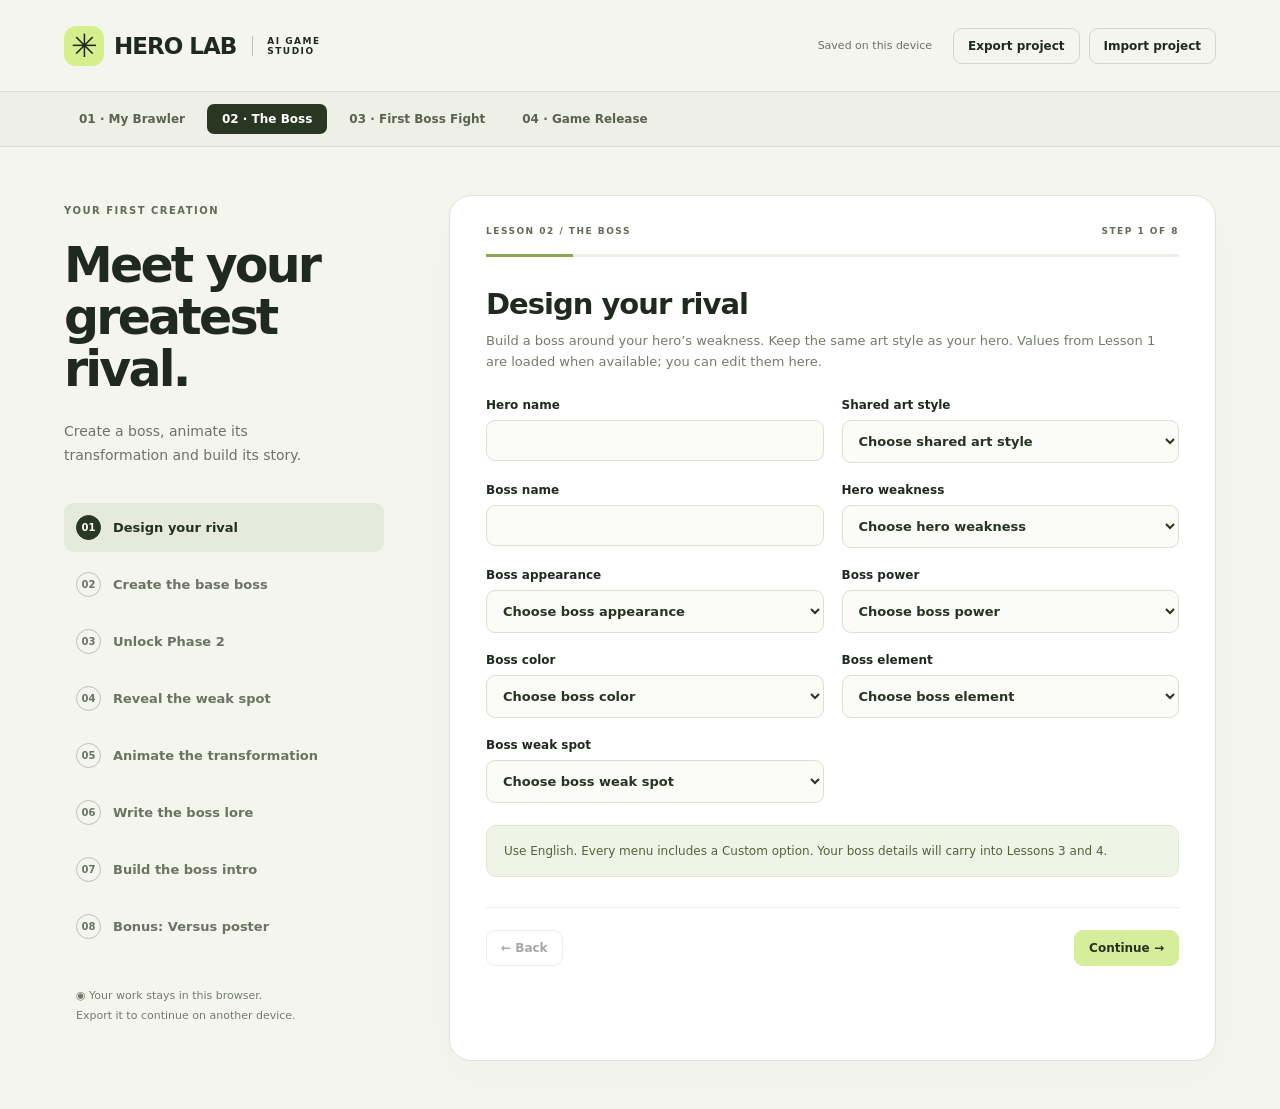
==== lesson-2.html @ 97db4749 "Remove image link validation and preview; ?v=5" ====
<!doctype html><html lang="en"><head><meta charset="UTF-8"><meta name="viewport" content="width=device-width,initial-scale=1"><meta name="description" content="Build your own game hero prompts, step by step."><title>Lesson 2 · AI Game Studio</title><link rel="stylesheet" href="style.css?v=5"></head><body data-lesson="2"><header><a class="brand" href="./"><span class="mark">✳</span> HERO LAB <small>AI GAME STUDIO</small></a><div class="tools"><span id="saveState" role="status">Saved on this device</span><button id="export">Export project</button><button id="importButton">Import project</button><input id="import" type="file" accept="application/json,.json" hidden></div></header><nav class="courseNav" aria-label="Choose a lesson"><a href="index.html" CLASS="L1">01 · My Brawler</a><a href="lesson-2.html" class="current" aria-current="page">02 · The Boss</a><a href="lesson-3.html" CLASS="L3">03 · First Boss Fight</a><a href="lesson-4.html" CLASS="L4">04 · Game Release</a></nav><main><aside><div class="eyebrow">YOUR FIRST CREATION</div><h1 id="courseTitle">One idea.<br>Three rarities.<br><em>Your hero.</em></h1><p class="intro" id="courseIntro">Make the creative choices. Build your prompts. Bring your character to life.</p><nav id="steps" aria-label="Lesson steps"></nav><div class="local">◉ Your work stays in this browser.<br>Export it to continue on another device.</div></aside><section class="workspace"><div class="topline"><span id="lessonName"></span><span id="count"></span></div><div class="progress"><div id="progress"></div></div><div id="content"></div><footer><button id="back">← Back</button><button id="next" class="primary">Continue →</button></footer></section></main><div id="toast" role="status" aria-live="polite"></div><script src="shared.js?v=5"></script><script src="course.js?v=5"></script></body></html>
---- style.css ----
:root{font-family:Inter,ui-sans-serif,system-ui,-apple-system,sans-serif;color:#20291f;background:#f5f5ef;font-synthesis:none}*{box-sizing:border-box}body{margin:0}button,input,select,textarea{font:inherit}button,.import{cursor:pointer}button:focus-visible,a:focus-visible,.import:focus-within{outline:3px solid #738741;outline-offset:4px}header{min-height:92px;padding:20px 5%;border-bottom:1px solid #dcded4;display:flex;align-items:center;justify-content:space-between;gap:20px}.brand{color:inherit;text-decoration:none;display:flex;align-items:center;font-weight:850;letter-spacing:-1px;font-size:23px;gap:10px}.brand small{font-size:9px;letter-spacing:1.5px;border-left:1px solid #bfc3b6;padding-left:14px;margin-left:6px;max-width:80px}.mark{background:#d6ef8d;border-radius:12px;width:40px;height:40px;display:grid;place-items:center;font-size:32px}.tools{display:flex;gap:9px;align-items:center}.tools span{font-size:11px;color:#6a7263;margin-right:12px}button,.import{border:1px solid #d2d6c9;border-radius:9px;padding:10px 14px;background:transparent;color:inherit;font-size:12px;font-weight:650}.import{display:inline-block}main{max-width:1320px;margin:0 auto;padding:48px 5%;display:grid;grid-template-columns:320px minmax(0,1fr);gap:65px}aside{padding-top:10px}.eyebrow,.topline{font-size:10px;font-weight:750;letter-spacing:1.5px;color:#626c56}h1{font-size:49px;letter-spacing:-2.8px;line-height:1.06;margin:24px 0}h1 em{font-style:normal;color:#718441}.intro{font-size:14px;line-height:1.7;color:#6d7367;max-width:270px}nav{display:grid;gap:8px;margin-top:36px}nav button{text-align:left;border:0;padding:12px;display:flex;gap:12px;align-items:center;font-size:13px;color:#6b7363}nav button.active{background:#e5eadb;color:#243120}nav .number{width:25px;height:25px;border:1px solid #bbc3ad;border-radius:50%;display:grid;place-items:center;font-size:10px}nav .active .number{background:#293723;color:white;border-color:#293723}.local{font-size:11px;color:#737b6b;line-height:1.8;margin:35px 12px}.workspace{background:#fff;border:1px solid #e0e3d8;border-radius:22px;padding:30px 36px;box-shadow:0 16px 50px #34452c06;min-width:0}.topline{display:flex;justify-content:space-between;font-size:9px}.progress{height:3px;background:#edf0e6;margin:18px 0 30px;border-radius:4px}.progress div{height:100%;background:#8ca654;transition:width .2s}h2{font-size:29px;letter-spacing:-1px;margin:0 0 10px}.sub{color:#747b6b;line-height:1.6;font-size:13px;margin:0 0 25px}.grid{display:grid;grid-template-columns:1fr 1fr;gap:20px 18px}.field{display:flex;flex-direction:column;gap:8px;font-size:12px;font-weight:650}.wide{grid-column:1/-1}input,select,textarea{border:1px solid #dce0d3;border-radius:9px;padding:12px;background:#fbfcf8;width:100%;color:#283322;font-size:13px;outline:none}input:focus,select:focus,textarea:focus{border-color:#83994f;box-shadow:0 0 0 3px #e6edda}textarea{resize:vertical;line-height:1.6}.custom{margin-top:0}.note{background:#f0f4e7;border:1px solid #e0e8d1;color:#53633c;padding:15px 17px;border-radius:10px;font-size:12px;line-height:1.7;margin:22px 0}.prompt{margin-top:26px;border-top:1px solid #e5e8df;padding-top:22px}.prompthead{display:flex;justify-content:space-between;align-items:center;margin-bottom:12px;gap:12px}.prompthead span{font-size:10px;letter-spacing:1.2px;font-weight:750}.primary{background:#d6ee9b;border-color:#d6ee9b;color:#26331d}.copy{background:#293722;color:#fff;border-color:#293722}.prompt textarea{background:#f7f8f2;color:#58624c;font-family:ui-monospace,monospace;font-size:11px;min-height:210px}.missing{color:#875f21;font-size:12px;line-height:1.5;margin:10px 0}.launch{display:flex;gap:18px;flex-wrap:wrap;margin-top:14px}.launch a{color:#526c31;font-size:12px;text-underline-offset:4px}footer{display:flex;justify-content:space-between;margin-top:30px;border-top:1px solid #eceee5;padding-top:22px}button:disabled{opacity:.4;cursor:default}.check{display:flex;align-items:flex-start;gap:10px;font-size:13px;line-height:1.6;margin:16px 0}.check input{width:17px;margin-top:3px;accent-color:#718441}.preview{display:block;max-width:100%;max-height:140px;object-fit:contain;border-radius:8px}.preview[hidden]{display:none}#toast{position:fixed;bottom:25px;left:50%;transform:translateX(-50%);background:#293722;color:white;border-radius:12px;font-size:13px;padding:13px 22px;opacity:0;pointer-events:none;transition:opacity .2s}#toast.show{opacity:1}@media(max-width:1000px){main{gap:30px;grid-template-columns:250px minmax(0,1fr)}h1{font-size:42px}.workspace{padding:25px}.tools span{display:none}}@media(max-width:740px){header{padding:16px 5%;flex-wrap:wrap}.brand{font-size:20px}.tools{width:100%}main{display:block;padding-top:22px}h1{font-size:34px;line-height:1.1;margin:12px 0}h1 br{display:none}h1 em{margin-left:7px}.intro,.local{display:none}nav{display:flex;overflow:auto;margin:20px 0;gap:5px;padding-bottom:5px}nav button{flex-shrink:0;font-size:11px;padding:8px}.workspace{padding:23px 18px;border-radius:16px}.grid{gap:17px 12px}h2{font-size:25px}.topline{font-size:8px;letter-spacing:1px}}@media(max-width:400px){.grid{grid-template-columns:1fr}.wide{grid-column:auto}.brand small{display:none}}@media(prefers-reduced-motion:reduce){*{transition:none!important}}
.courseNav{display:flex;gap:7px;padding:12px 5%;border-bottom:1px solid #dcded4;overflow:auto;background:#eef0e7}.courseNav a{white-space:nowrap;text-decoration:none;color:#59634d;padding:8px 15px;border-radius:7px;font-size:12px;font-weight:650}.courseNav a.current{background:#293722;color:#fff}.optional{font-size:10px;font-weight:400;color:#777e6e;margin-left:6px}
.courseNav{margin:0;border-radius:0;gap:7px}.courseNav a:focus-visible{outline:3px solid #738741;outline-offset:2px}

button:active:not(:disabled){transform:translateY(2px) scale(.97)}button.copied{background:#d6ee9b!important;color:#26331d!important;border-color:#9bb66a!important;box-shadow:0 0 0 4px #d6ee9b50}button.is-copying{opacity:.7}.asset-help ol{padding-left:20px;margin:10px 0}.asset-help li{margin:7px 0}.asset-help a,.note a{color:#3b5c24;text-underline-offset:3px}

.img-preview{font-size:12px;margin-top:4px}.img-preview .ok{color:#3ddc84}.img-preview .bad{color:#ff6b6b}

.mode-badge{display:flex;gap:12px;align-items:center;margin:18px 0 10px;padding:14px 18px;border-radius:14px;border:2px solid;font-size:17px;line-height:1.3}
.mode-badge small{display:block;font-size:11px;letter-spacing:.12em;opacity:.8}.mode-icon{font-size:28px}
.mode-text{background:#1d2b44;border-color:#5b9cff;color:#dbe8ff}.mode-image{background:#3a2140;border-color:#e070ff;color:#f6dcff}
.mode-video{background:#402a17;border-color:#ffa040;color:#ffe6cc}.mode-web{background:#143a2a;border-color:#3ddc84;color:#d6ffe9}
.expect{margin:14px 0;padding:12px 16px;border-left:4px solid #ffd54a;background:rgba(255,213,74,.1);border-radius:8px}

.after-task{margin:22px 0;padding:16px 18px;border:2px dashed #ffd54a;border-radius:14px}.after-task h3{margin:0 0 10px}
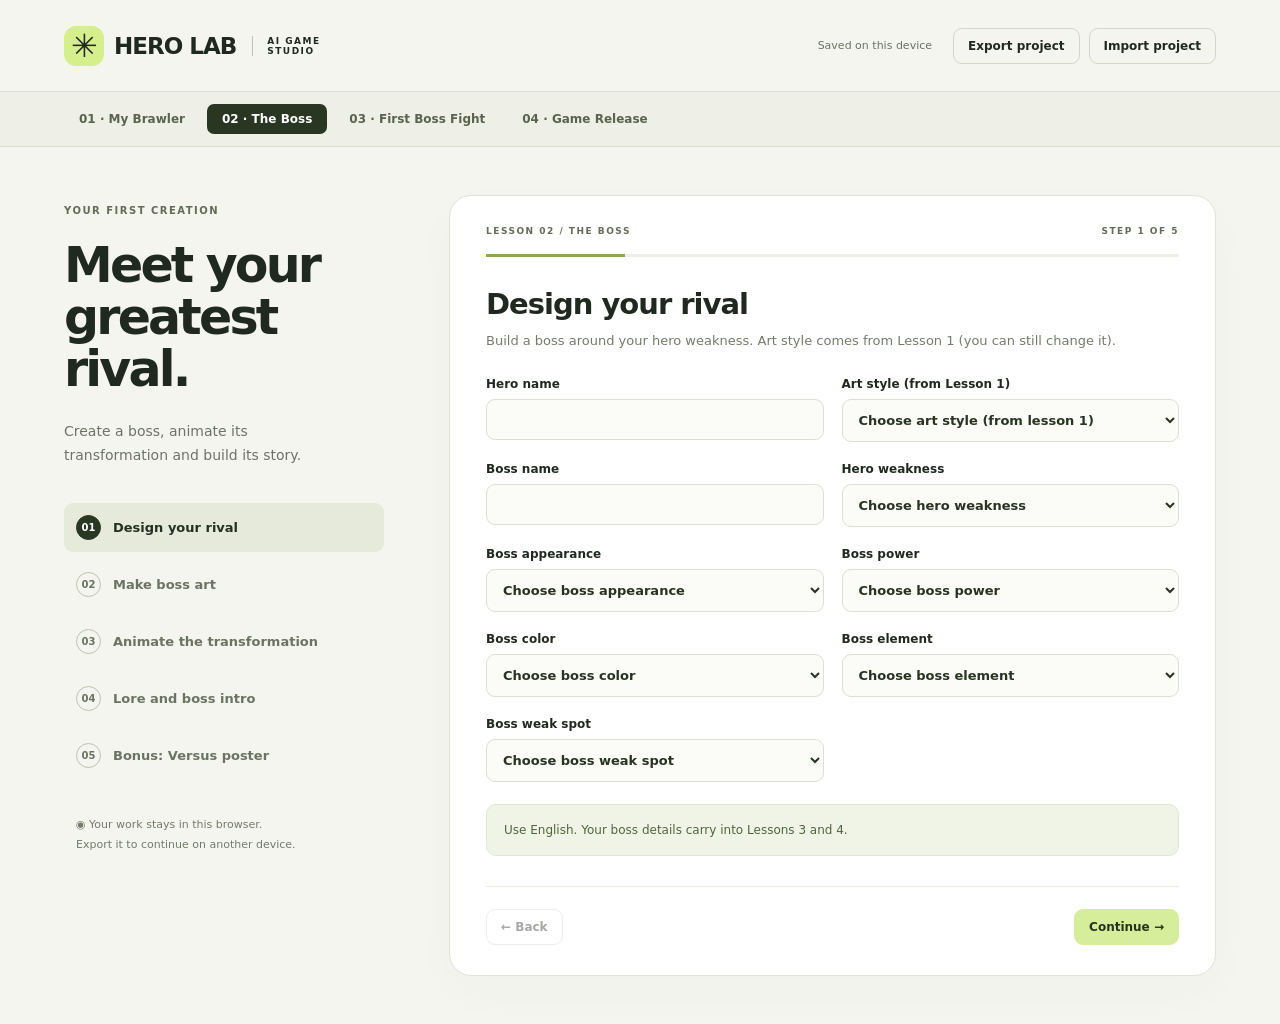
==== commit c368c09d: "v2-simplify: merge steps, one L4 paste box, optional L3 bugs - L1 3 steps, L2/L3/L4 5 steps each wit" ====
--- a/lesson-2.html
+++ b/lesson-2.html
@@ -1 +1 @@
-<!doctype html><html lang="en"><head><meta charset="UTF-8"><meta name="viewport" content="width=device-width,initial-scale=1"><meta name="description" content="Build your own game hero prompts, step by step."><title>Lesson 2 · AI Game Studio</title><link rel="stylesheet" href="style.css?v=5"></head><body data-lesson="2"><header><a class="brand" href="./"><span class="mark">✳</span> HERO LAB <small>AI GAME STUDIO</small></a><div class="tools"><span id="saveState" role="status">Saved on this device</span><button id="export">Export project</button><button id="importButton">Import project</button><input id="import" type="file" accept="application/json,.json" hidden></div></header><nav class="courseNav" aria-label="Choose a lesson"><a href="index.html" CLASS="L1">01 · My Brawler</a><a href="lesson-2.html" class="current" aria-current="page">02 · The Boss</a><a href="lesson-3.html" CLASS="L3">03 · First Boss Fight</a><a href="lesson-4.html" CLASS="L4">04 · Game Release</a></nav><main><aside><div class="eyebrow">YOUR FIRST CREATION</div><h1 id="courseTitle">One idea.<br>Three rarities.<br><em>Your hero.</em></h1><p class="intro" id="courseIntro">Make the creative choices. Build your prompts. Bring your character to life.</p><nav id="steps" aria-label="Lesson steps"></nav><div class="local">◉ Your work stays in this browser.<br>Export it to continue on another device.</div></aside><section class="workspace"><div class="topline"><span id="lessonName"></span><span id="count"></span></div><div class="progress"><div id="progress"></div></div><div id="content"></div><footer><button id="back">← Back</button><button id="next" class="primary">Continue →</button></footer></section></main><div id="toast" role="status" aria-live="polite"></div><script src="shared.js?v=5"></script><script src="course.js?v=5"></script></body></html>
+<!doctype html><html lang="en"><head><meta charset="UTF-8"><meta name="viewport" content="width=device-width,initial-scale=1"><meta name="description" content="Build your own game hero prompts, step by step."><title>Lesson 2 · AI Game Studio</title><link rel="stylesheet" href="style.css?v=9"></head><body data-lesson="2"><header><a class="brand" href="./"><span class="mark">✳</span> HERO LAB <small>AI GAME STUDIO</small></a><div class="tools"><span id="saveState" role="status">Saved on this device</span><button id="export">Export project</button><button id="importButton">Import project</button><input id="import" type="file" accept="application/json,.json" hidden></div></header><nav class="courseNav" aria-label="Choose a lesson"><a href="index.html" CLASS="L1">01 · My Brawler</a><a href="lesson-2.html" class="current" aria-current="page">02 · The Boss</a><a href="lesson-3.html" CLASS="L3">03 · First Boss Fight</a><a href="lesson-4.html" CLASS="L4">04 · Game Release</a></nav><main><aside><div class="eyebrow">YOUR FIRST CREATION</div><h1 id="courseTitle">One idea.<br>Three rarities.<br><em>Your hero.</em></h1><p class="intro" id="courseIntro">Make the creative choices. Build your prompts. Bring your character to life.</p><nav id="steps" aria-label="Lesson steps"></nav><div class="local">◉ Your work stays in this browser.<br>Export it to continue on another device.</div></aside><section class="workspace"><div class="topline"><span id="lessonName"></span><span id="count"></span></div><div class="progress"><div id="progress"></div></div><div id="content"></div><footer><button id="back">← Back</button><button id="next" class="primary">Continue →</button></footer></section></main><div id="toast" role="status" aria-live="polite"></div><script src="shared.js?v=9"></script><script src="course.js?v=9"></script></body></html>
--- a/style.css
+++ b/style.css
@@ -13,3 +13,24 @@
 .expect{margin:14px 0;padding:12px 16px;border-left:4px solid #ffd54a;background:rgba(255,213,74,.1);border-radius:8px}
 
 .after-task{margin:22px 0;padding:16px 18px;border:2px dashed #ffd54a;border-radius:14px}.after-task h3{margin:0 0 10px}
+
+.img-preview.ok{color:#3ddc84;font-weight:600}.img-preview.bad{color:#ff8a3d;background:rgba(255,120,40,.12);border-left:4px solid #ff6b3d;padding:8px 10px;border-radius:6px;font-weight:600}
+
+.upload-tip{margin:0 0 18px;font-size:13px;color:#53633c}
+.upload-tip a{color:#3b5c24;font-weight:650;text-underline-offset:3px}
+.launch{align-items:center}
+.launch-note{margin:0;font-size:11px;color:#6a7263}
+.guide-shots{display:flex;flex-wrap:wrap;gap:12px;margin:0 0 20px}
+.guide-shot{margin:0;position:relative;width:148px;cursor:zoom-in}
+.guide-shot img{display:block;width:148px;height:100px;object-fit:cover;object-position:top;border-radius:10px;border:1px solid #dce0d3;background:#f7f8f2;box-shadow:0 4px 14px #34452c12;transition:transform .15s ease,box-shadow .15s ease;transform-origin:center top}
+.guide-shot figcaption{font-size:10px;color:#6a7263;margin-top:6px;line-height:1.3}
+.guide-shot:hover img,.guide-shot:focus-within img,.guide-shot.is-open img{transform:scale(2.15);z-index:30;position:relative;box-shadow:0 18px 40px #1a241850;border-color:#8ca654}
+.guide-shot:hover,.guide-shot:focus-within,.guide-shot.is-open{z-index:30}
+@media(max-width:740px){
+  .guide-shot{width:112px}
+  .guide-shot img{width:112px;height:78px}
+  .guide-shot:hover img,.guide-shot:focus-within img,.guide-shot.is-open img{transform:scale(2.6)}
+}
+.mode-badge{display:none!important}
+.after-task{border-style:solid;border-color:#e0e8d1}
+.expect{border-left-color:#8ca654;background:#f0f4e7}
